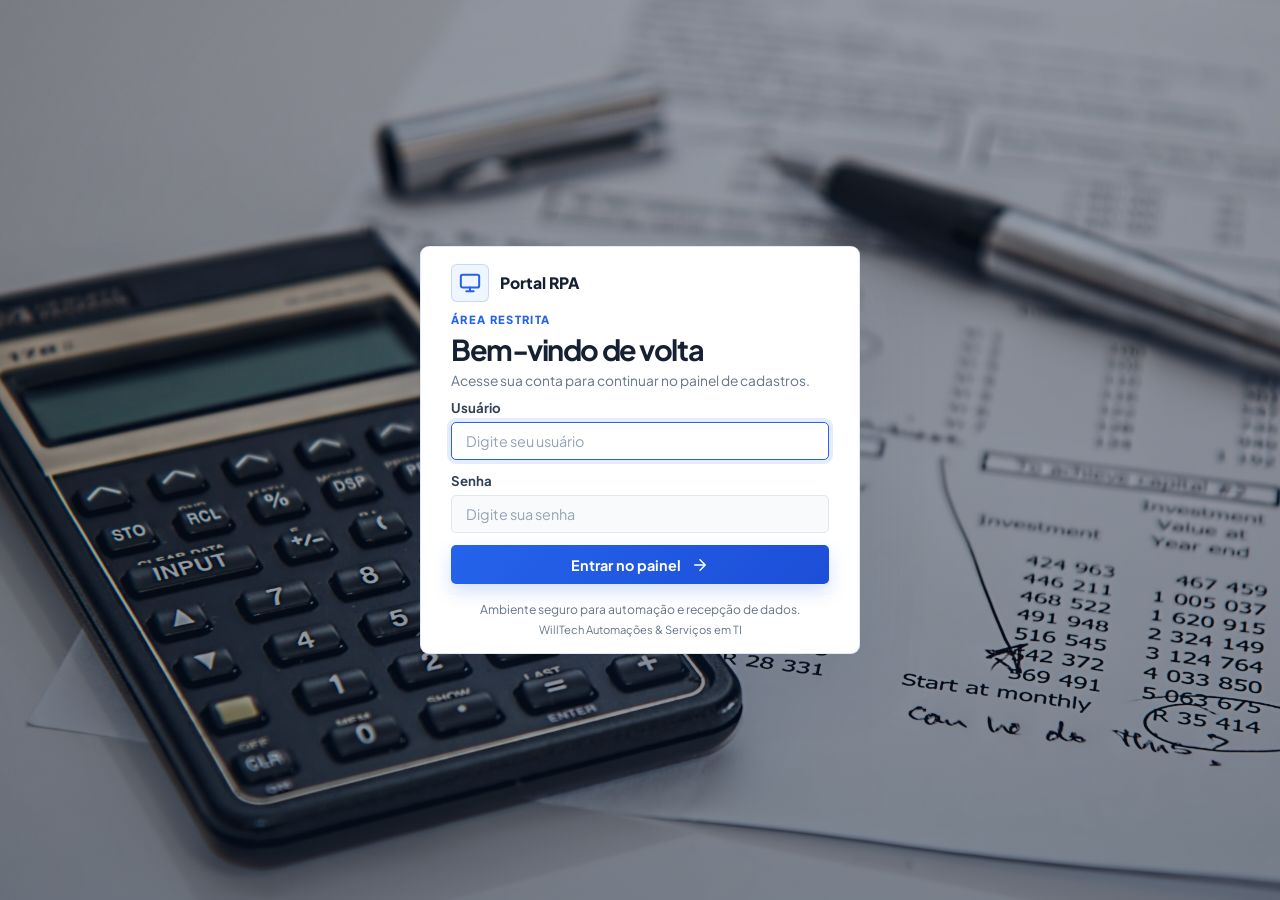
==== templates/login.html @ ede77a11 "Initial release of client registration demo Co-authored-by: Copilot <223556219+Copilot@users.noreply" ====
<!DOCTYPE html>
<html lang="pt-BR">
<head>
  <meta charset="UTF-8">
  <meta name="viewport" content="width=device-width, initial-scale=1.0">
  <meta name="description" content="Acesse o Portal de Recepção de Dados.">
  <meta name="theme-color" content="#edf2ff">
  <title>Entrar | Portal RPA</title>
  <link rel="preconnect" href="https://fonts.googleapis.com">
  <link rel="preconnect" href="https://fonts.gstatic.com" crossorigin>
  <link href="https://fonts.googleapis.com/css2?family=Plus+Jakarta+Sans:wght@400;500;600;700;800&display=swap" rel="stylesheet">
  <link rel="stylesheet" href="../css/login.css?v=2">
  <script src="../js/login.js" defer></script>
</head>
<body>
  <main class="login-layout">
    <section class="login-card" aria-labelledby="login-title">
      <a class="login-brand" href="login.html" aria-label="Portal RPA - página de login">
        <span class="brand-icon" aria-hidden="true">
          <svg width="22" height="22" viewBox="0 0 24 24" fill="none" stroke="currentColor" stroke-width="2.2" stroke-linecap="round" stroke-linejoin="round">
            <rect x="2" y="3" width="20" height="14" rx="2"></rect>
            <path d="M8 21h8m-4-4v4"></path>
          </svg>
        </span>
        <span>Portal RPA</span>
      </a>

      <div class="login-heading">
        <p class="eyebrow">ÁREA RESTRITA</p>
        <h1 id="login-title">Bem-vindo de volta</h1>
        <p>Acesse sua conta para continuar no painel de cadastros.</p>
      </div>

      <form id="loginForm" autocomplete="on">
        <div class="field-item">
          <label for="loginUsuario">Usuário</label>
          <input id="loginUsuario" type="text" name="usuario" placeholder="Digite seu usuário" autocomplete="username" required autofocus>
        </div>
        <div class="field-item">
          <label for="loginSenha">Senha</label>
          <input id="loginSenha" type="password" name="senha" placeholder="Digite sua senha" autocomplete="current-password" required>
        </div>
        <button type="submit" class="login-button">
          <span>Entrar no painel</span>
          <svg width="18" height="18" viewBox="0 0 24 24" fill="none" stroke="currentColor" stroke-width="2" stroke-linecap="round" stroke-linejoin="round" aria-hidden="true">
            <path d="M5 12h14m-7-7 7 7-7 7"></path>
          </svg>
        </button>
      </form>

      <p id="loginError" class="login-error" role="alert" aria-live="assertive"></p>
      <p class="login-footnote">Ambiente seguro para automação e recepção de dados.</p>
      <p class="login-company">WillTech Automações &amp; Serviços em TI</p>
    </section>
  </main>
</body>
</html>
---- css/login.css ----
:root {
  color-scheme: light;
  --page: #edf2ff;
  --surface: #ffffff;
  --text: #172033;
  --muted: #64748b;
  --border: #dfe7f5;
  --accent: #2563eb;
  --accent-hover: #1d4ed8;
  font-family: 'Plus Jakarta Sans', system-ui, -apple-system, sans-serif;
}

* {
  box-sizing: border-box;
}

body {
  min-width: 320px;
  min-height: 100vh;
  margin: 0;
  color: var(--text);
  background:
    linear-gradient(rgba(8, 24, 48, 0.34), rgba(8, 24, 48, 0.48)),
    url("../static/imagem.jpg") center / cover fixed,
    var(--page);
}

.login-layout {
  display: grid;
  min-height: 100vh;
  place-items: center;
  padding: 14px 20px;
}

.login-card {
  width: min(100%, 440px);
  padding: 17px 30px;
  border: 1px solid rgba(223, 231, 245, 0.9);
  border-radius: 9px;
  background: var(--surface);
  box-shadow: 0 24px 70px rgba(37, 51, 91, 0.13);
}

.login-brand {
  display: inline-flex;
  align-items: center;
  gap: 11px;
  margin-bottom: 10px;
  color: var(--text);
  font-size: 0.98rem;
  font-weight: 800;
  text-decoration: none;
}

.brand-icon {
  display: grid;
  width: 38px;
  height: 38px;
  place-items: center;
  border: 1px solid rgba(37, 99, 235, 0.2);
  border-radius: 6px;
  color: var(--accent);
  background: #eff6ff;
}

.login-heading {
  margin-bottom: 9px;
}

.eyebrow {
  margin: 0 0 5px;
  color: var(--accent);
  font-size: 0.7rem;
  font-weight: 800;
  letter-spacing: 0.12em;
}

.login-heading h1 {
  margin: 0 0 4px;
  font-size: clamp(1.55rem, 6vw, 1.8rem);
  letter-spacing: -0.05em;
}

.login-heading > p:last-child {
  margin: 0;
  color: var(--muted);
  font-size: 0.86rem;
  line-height: 1.45;
}

.field-item {
  display: flex;
  flex-direction: column;
  gap: 6px;
  margin-bottom: 12px;
}

label {
  color: #334155;
  font-size: 0.83rem;
  font-weight: 700;
}

input {
  width: 100%;
  min-height: 38px;
  padding: 0 14px;
  border: 1px solid var(--border);
  border-radius: 5px;
  outline: none;
  background: #f8fafc;
  color: var(--text);
  font: inherit;
  font-size: 0.9rem;
  transition: border-color 0.18s ease, box-shadow 0.18s ease, background 0.18s ease;
}

input::placeholder {
  color: #94a3b8;
}

input:focus {
  border-color: var(--accent);
  background: #fff;
  box-shadow: 0 0 0 4px rgba(37, 99, 235, 0.12);
}

.login-button {
  display: flex;
  width: 100%;
  min-height: 39px;
  align-items: center;
  justify-content: center;
  gap: 10px;
  margin-top: 8px;
  border: 0;
  border-radius: 5px;
  color: #fff;
  background: linear-gradient(135deg, var(--accent), var(--accent-hover));
  box-shadow: 0 8px 18px rgba(37, 99, 235, 0.2);
  cursor: pointer;
  font: inherit;
  font-size: 0.9rem;
  font-weight: 700;
  transition: transform 0.15s ease, box-shadow 0.15s ease;
}

.login-button:hover {
  transform: translateY(-1px);
  box-shadow: 0 11px 22px rgba(37, 99, 235, 0.27);
}

.login-button:focus-visible,
.login-brand:focus-visible {
  outline: 3px solid rgba(37, 99, 235, 0.35);
  outline-offset: 3px;
}

.login-error {
  display: none;
  margin: 14px 0 0;
  padding: 11px 12px;
  border: 1px solid #fecaca;
  border-radius: 5px;
  color: #b91c1c;
  background: #fef2f2;
  font-size: 0.84rem;
}

.login-error.show {
  display: block;
}

.login-footnote {
  margin: 9px 0 0;
  padding-top: 7px;
  border-top: 1px solid #eef2f7;
  color: var(--muted);
  font-size: 0.76rem;
  text-align: center;
}

body.theme-dark {
  color-scheme: dark;
  --page: #0b0f19;
  --surface: #131b2e;
  --text: #f8fafc;
  --muted: #a4b0c3;
  --border: #2b3855;
  --accent: #60a5fa;
  --accent-hover: #3b82f6;
}

body.theme-dark .login-card {
  border-color: var(--border);
  box-shadow: 0 24px 70px rgba(0, 0, 0, 0.35);
}

body.theme-dark .brand-icon {
  border-color: rgba(96, 165, 250, 0.28);
  color: var(--accent);
  background: rgba(59, 130, 246, 0.14);
}

body.theme-dark label {
  color: #dbe3f0;
}

body.theme-dark input {
  border-color: var(--border);
  background: #0e1525;
  color: var(--text);
}

body.theme-dark input:focus {
  border-color: var(--accent);
}

body.theme-dark .login-footnote {
  border-color: var(--border);
}

.login-company {
  margin: 5px 0 0;
  color: var(--muted);
  font-size: 0.7rem;
  text-align: center;
}

@media (max-width: 480px) {
  .login-card {
    padding: 17px 20px;
  }

  .login-brand {
    margin-bottom: 10px;
  }
}
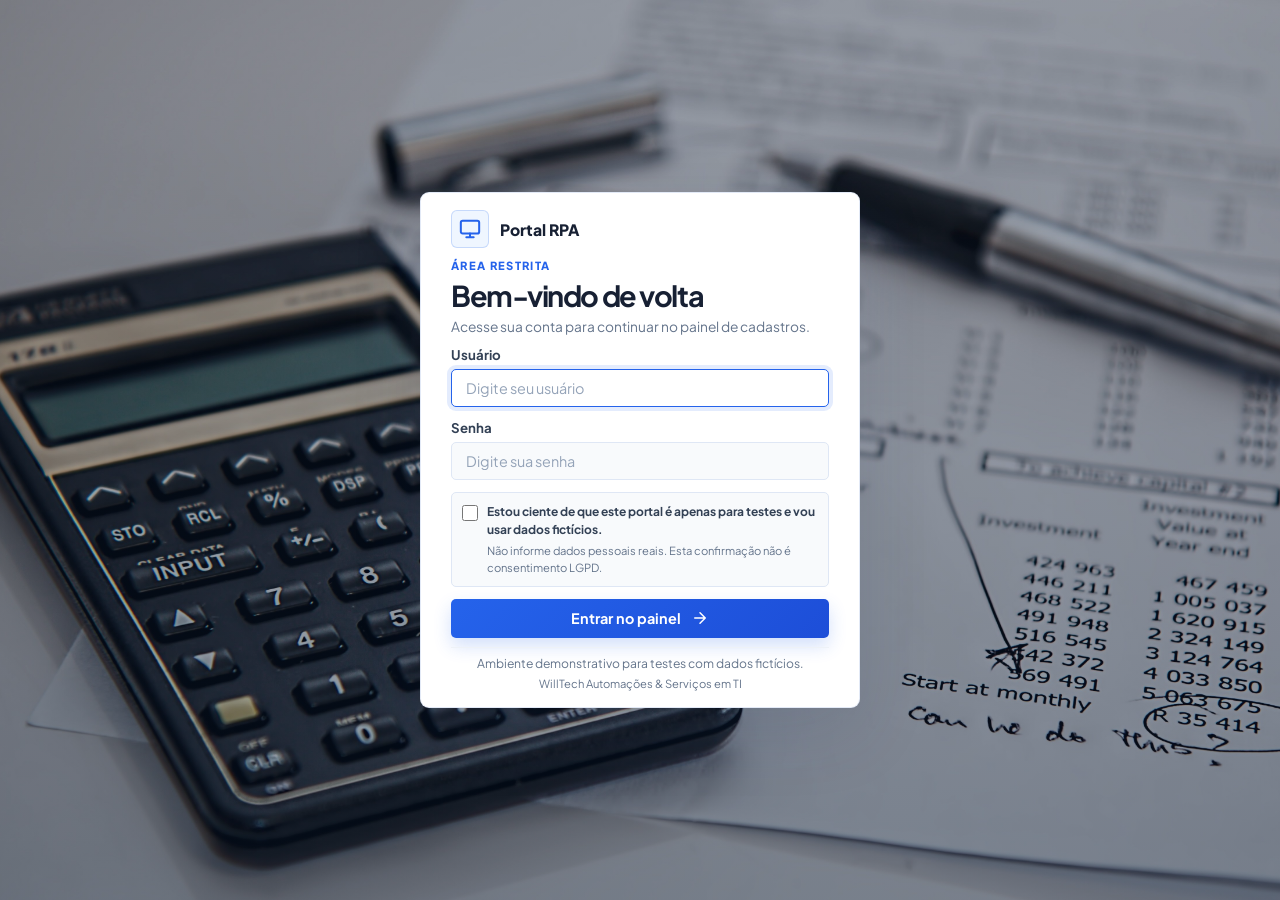
==== commit c9d6a4ff: "Move test data confirmation to login Co-authored-by: Copilot <223556219+Copilot@users.noreply.github" ====
--- a/templates/login.html
+++ b/templates/login.html
@@ -9,7 +9,7 @@
   <link rel="preconnect" href="https://fonts.googleapis.com">
   <link rel="preconnect" href="https://fonts.gstatic.com" crossorigin>
   <link href="https://fonts.googleapis.com/css2?family=Plus+Jakarta+Sans:wght@400;500;600;700;800&display=swap" rel="stylesheet">
-  <link rel="stylesheet" href="../css/login.css?v=2">
+  <link rel="stylesheet" href="../css/login.css?v=3">
   <script src="../js/login.js" defer></script>
 </head>
 <body>
@@ -40,6 +40,13 @@
           <label for="loginSenha">Senha</label>
           <input id="loginSenha" type="password" name="senha" placeholder="Digite sua senha" autocomplete="current-password" required>
         </div>
+        <div class="login-test-data">
+          <input id="confirmacaoDadosFicticios" type="checkbox" name="confirmacaoDadosFicticios" required>
+          <label for="confirmacaoDadosFicticios">
+            Estou ciente de que este portal é apenas para testes e vou usar dados fictícios.
+            <span>Não informe dados pessoais reais. Esta confirmação não é consentimento LGPD.</span>
+          </label>
+        </div>
         <button type="submit" class="login-button">
           <span>Entrar no painel</span>
           <svg width="18" height="18" viewBox="0 0 24 24" fill="none" stroke="currentColor" stroke-width="2" stroke-linecap="round" stroke-linejoin="round" aria-hidden="true">
@@ -49,7 +56,7 @@
       </form>
 
       <p id="loginError" class="login-error" role="alert" aria-live="assertive"></p>
-      <p class="login-footnote">Ambiente seguro para automação e recepção de dados.</p>
+      <p class="login-footnote">Ambiente demonstrativo para testes com dados fictícios.</p>
       <p class="login-company">WillTech Automações &amp; Serviços em TI</p>
     </section>
   </main>
--- a/css/login.css
+++ b/css/login.css
@@ -125,6 +125,42 @@
   box-shadow: 0 0 0 4px rgba(37, 99, 235, 0.12);
 }
 
+.login-test-data {
+  display: flex;
+  align-items: flex-start;
+  gap: 9px;
+  margin: 0 0 12px;
+  padding: 10px;
+  border: 1px solid var(--border);
+  border-radius: 5px;
+  background: #f8fafc;
+}
+
+.login-test-data input[type="checkbox"] {
+  flex: 0 0 auto;
+  width: 16px;
+  min-height: 16px;
+  margin: 2px 0 0;
+  padding: 0;
+  accent-color: var(--accent);
+  cursor: pointer;
+}
+
+.login-test-data label {
+  display: block;
+  font-size: 0.75rem;
+  line-height: 1.5;
+  cursor: pointer;
+}
+
+.login-test-data label span {
+  display: block;
+  margin-top: 3px;
+  color: var(--muted);
+  font-size: 0.7rem;
+  font-weight: 400;
+}
+
 .login-button {
   display: flex;
   width: 100%;
@@ -216,6 +252,11 @@
   border-color: var(--accent);
 }
 
+body.theme-dark .login-test-data {
+  border-color: var(--border);
+  background: #0e1525;
+}
+
 body.theme-dark .login-footnote {
   border-color: var(--border);
 }
